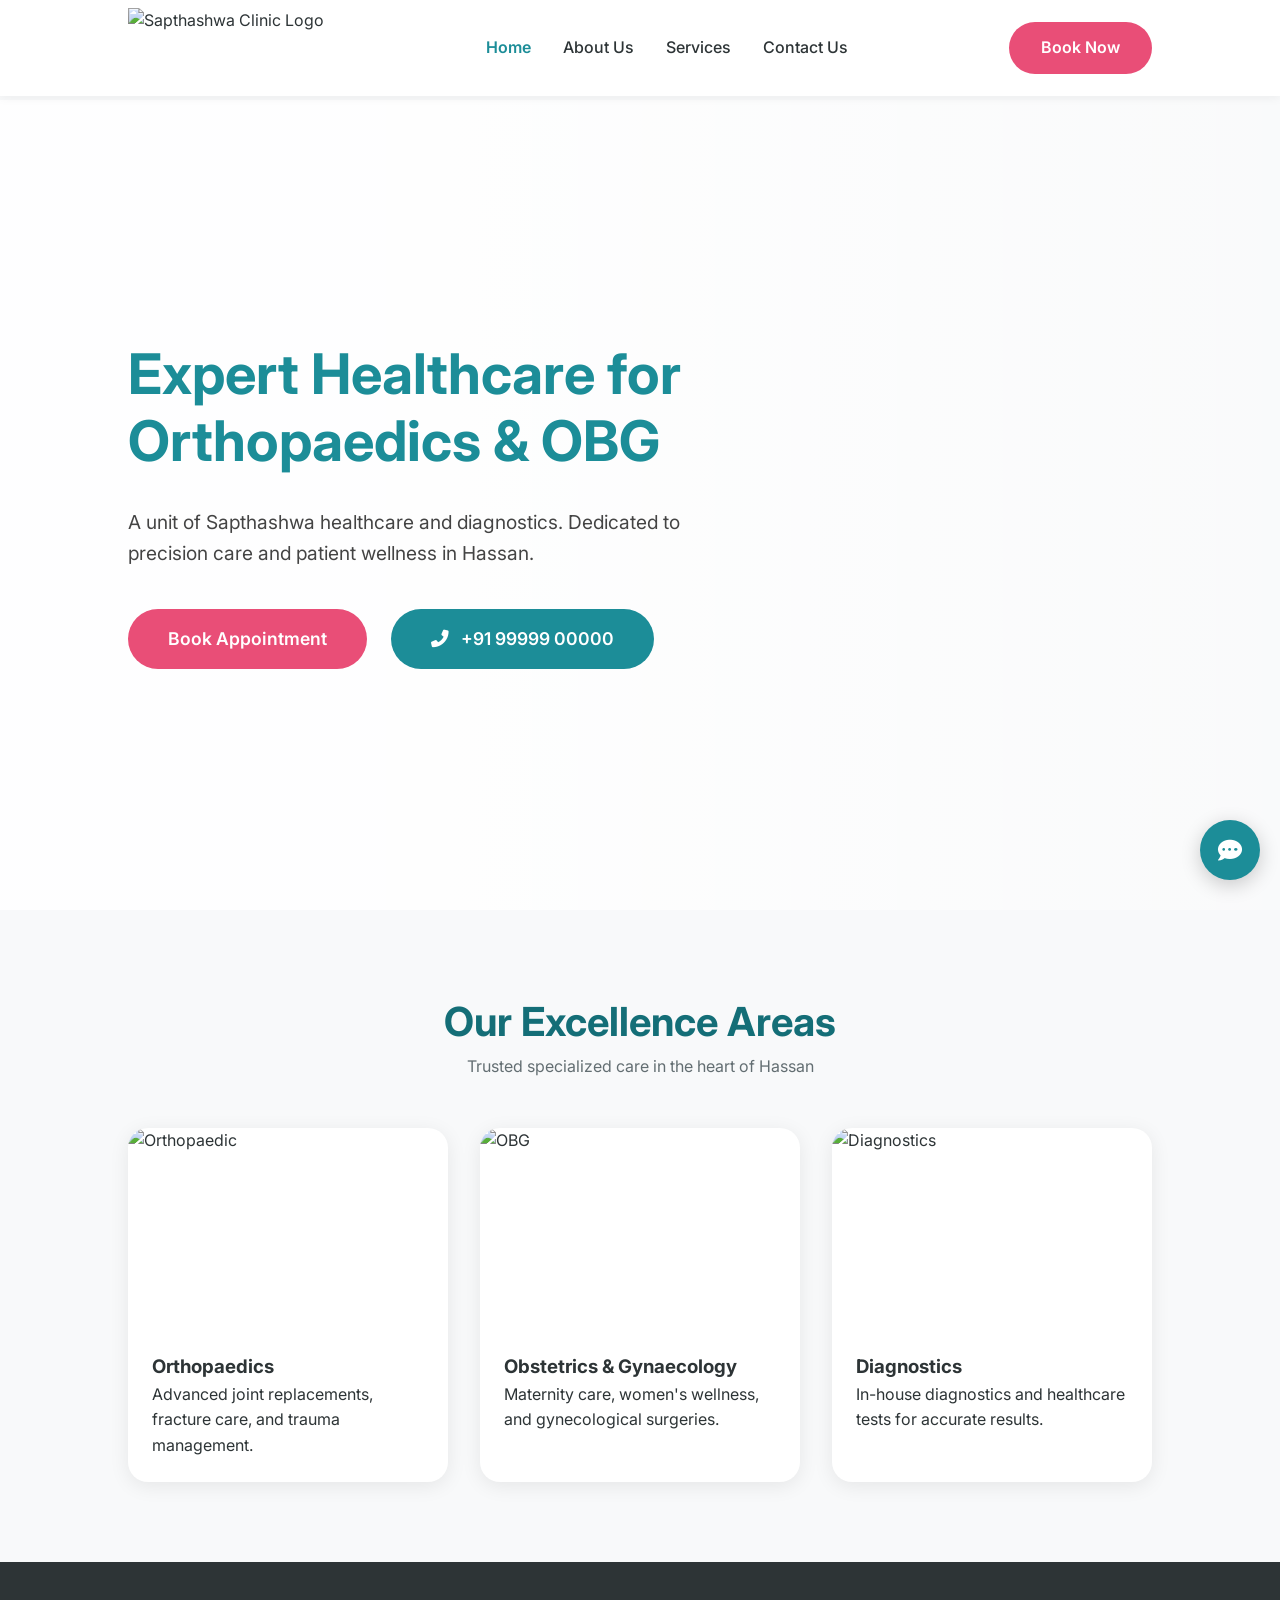
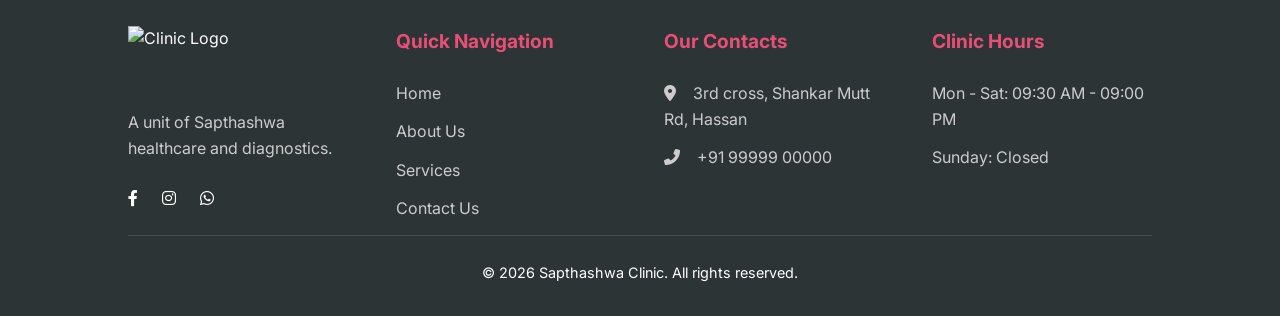
==== index.html @ f2c83adf "Add files via upload" ====
<!DOCTYPE html>
<html lang="en">
<head>
    <meta charset="UTF-8">
    <meta name="viewport" content="width=device-width, initial-scale=1.0">
    <title>Sapthashwa OBG & Orthopaedic Clinic - Home</title>
    <link rel="stylesheet" href="style.css">
    <link rel="stylesheet" href="https://cdnjs.cloudflare.com/ajax/libs/font-awesome/6.0.0/css/all.min.css">
    <link href="https://fonts.googleapis.com/css2?family=Inter:wght@400;500;600;700&display=swap" rel="stylesheet">
</head>
<body>

    <!-- Navbar -->
    <nav class="navbar">
        <div class="logo">
            <img src="images/clinic_logo.jpeg" alt="Sapthashwa Clinic Logo">
        </div>
        <input type="checkbox" id="nav-toggle" class="nav-toggle-check">
        <label for="nav-toggle" class="nav-overlay"></label>
        <label for="nav-toggle" class="menu-toggle" aria-label="Toggle navigation">
            <span class="bar"></span>
            <span class="bar"></span>
            <span class="bar"></span>
        </label>
        <ul class="nav-links">
            <li><a href="index.html" class="active">Home</a></li>
            <li><a href="about.html">About Us</a></li>
            <li><a href="services.html">Services</a></li>
            <li><a href="contact.html">Contact Us</a></li>
            <li class="mobile-only"><a href="appointment.html" class="btn">Book Now</a></li>
        </ul>
        <a href="appointment.html" class="btn desktop-only">Book Now</a>
    </nav>

    <!-- Hero Section -->
    <header class="hero">
        <div class="hero-slider">
            <img src="images/hero.png" alt="Clinic Interior">
            <img src="images/ortho.png" alt="Orthopedic Care">
            <img src="images/obstetrics%20and%20gynacology.png" alt="OBG Consultation">
        </div>
        <div class="hero-overlay"></div>
        
        <div class="hero-content">
            <h1>Expert Healthcare for Orthopaedics & OBG</h1>
            <p style="font-size: 1.2rem; margin-bottom: 2.5rem; color: #444;">A unit of Sapthashwa healthcare and diagnostics. Dedicated to precision care and patient wellness in Hassan.</p>
            
            <div class="hero-btns">
                <a href="appointment.html" class="btn" style="font-size: 1.1rem; padding: 1rem 2.5rem;">Book Appointment</a>
                <a href="tel:+91 99999 00000" class="btn" style="background: var(--primary-color); font-size: 1.1rem; padding: 1rem 2.5rem;">
                    <i class="fas fa-phone-alt" style="margin-right: 0.5rem;"></i> +91 99999 00000
                </a>
            </div>
        </div>
    </header>

    <!-- Services Preview -->
    <section class="services-section">
        <h2 style="font-size: 2.5rem; color: var(--primary-dark);">Our Excellence Areas</h2>
        <p style="color: var(--light-text); margin-bottom: 3rem;">Trusted specialized care in the heart of Hassan</p>
        <div class="services-grid">
            <div class="service-card" onclick="location.href='services.html'">
                <img src="images/ortho.png" class="service-img" alt="Orthopaedic">
                <div class="service-content">
                    <h3>Orthopaedics</h3>
                    <p>Advanced joint replacements, fracture care, and trauma management.</p>
                    <div class="service-details">
                        <p>Led by Dr. Naveen Kempe Gowda, providing state-of-the-art orthopaedic solutions.</p>
                    </div>
                </div>
            </div>
            <div class="service-card" onclick="location.href='services.html'">
                <img src="images/obstetrics%20and%20gynacology.png" class="service-img" alt="OBG">
                <div class="service-content">
                    <h3>Obstetrics & Gynaecology</h3>
                    <p>Maternity care, women's wellness, and gynecological surgeries.</p>
                    <div class="service-details">
                        <p>Comprehensive care for every stage of a woman's life journey.</p>
                    </div>
                </div>
            </div>
            <div class="service-card" onclick="location.href='services.html'">
                <img src="images/diagnostics.jpg" class="service-img" alt="Diagnostics">
                <div class="service-content">
                    <h3>Diagnostics</h3>
                    <p>In-house diagnostics and healthcare tests for accurate results.</p>
                    <div class="service-details">
                        <p>Qualified lab services integrated within the clinic premises.</p>
                    </div>
                </div>
            </div>
        </div>
    </section>

    <!-- Chatbot Widget (Pure CSS) -->
    <div class="chatbot-container">
        <input type="checkbox" id="chat-toggle-check">
        <label for="chat-toggle-check" class="chat-label">
            <i class="fas fa-comment-dots"></i>
        </label>
        
        <div class="chat-window">
            <div class="chat-header">
                <span>Clinic Assistant</span>
                <label for="chat-toggle-check"><i class="fas fa-times" style="cursor: pointer;"></i></label>
            </div>
            <div class="chat-messages">
                <div class="message bot-msg">Hello! Welcome to Sapthashwa Clinic. How can I help you today?</div>
                <div class="message bot-msg">I can answer doubts about:
                    <ul style="margin-left: 1rem; margin-top: 0.5rem;">
                        <li>Clinic Timings</li>
                        <li>Available Doctors</li>
                        <li>Booking Process</li>
                    </ul>
                </div>
            </div>
            <div class="chat-input" style="background: #f9f9f9;">
                <p style="font-size: 0.8rem; color: #999;">Design Mockup: Functional chat requires JavaScript.</p>
            </div>
        </div>
    </div>

    <!-- Footer -->
    <footer>
        <div class="footer-grid">
            <div class="footer-col" style="text-align: left;">
                <img src="images/clinic_logo.jpeg" alt="Clinic Logo" style="height: 60px; margin-bottom: 1.5rem;">
                <p>A unit of Sapthashwa healthcare and diagnostics.</p>
                <div style="margin-top: 1.5rem; display: flex; gap: 1.5rem;">
                    <a href="#" style="color: white;"><i class="fab fa-facebook-f"></i></a>
                    <a href="#" style="color: white;"><i class="fab fa-instagram"></i></a>
                    <a href="https://wa.me/919999900000" style="color: white;"><i class="fab fa-whatsapp"></i></a>
                </div>
            </div>
            <div class="footer-col">
                <h4>Quick Navigation</h4>
                <ul style="list-style: none; padding: 0;">
                    <li><a href="index.html" style="color: #ccc; text-decoration: none;">Home</a></li>
                    <li><a href="about.html" style="color: #ccc; text-decoration: none;">About Us</a></li>
                    <li><a href="services.html" style="color: #ccc; text-decoration: none;">Services</a></li>
                    <li><a href="contact.html" style="color: #ccc; text-decoration: none;">Contact Us</a></li>
                </ul>
            </div>
            <div class="footer-col">
                <h4>Our Contacts</h4>
                <p style="color: #ccc;"><i class="fas fa-map-marker-alt" style="margin-right: 0.8rem;"></i> 3rd cross, Shankar Mutt Rd, Hassan</p>
                <p style="color: #ccc;"><i class="fas fa-phone-alt" style="margin-right: 0.8rem;"></i> +91 99999 00000</p>
            </div>
            <div class="footer-col">
                <h4>Clinic Hours</h4>
                <p style="color: #ccc;">Mon - Sat: 09:30 AM - 09:00 PM</p>
                <p style="color: #ccc;">Sunday: Closed</p>
            </div>
        </div>
        <div class="footer-bottom">
            <p>&copy; 2026 Sapthashwa Clinic. All rights reserved.</p>
        </div>
    </footer>

</body>
</html>
---- style.css ----
:root {
    --primary-color: #1c8d98;
    --primary-dark: #146e77;
    --secondary-color: #e94e77;
    --secondary-dark: #c82e56;
    --text-color: #2d3436;
    --light-text: #636e72;
    --bg-color: #f8f9fa;
    --white: #ffffff;
    --shadow: 0 4px 20px rgba(0, 0, 0, 0.08);
    --glass-bg: rgba(255, 255, 255, 0.9);
}

* {
    margin: 0;
    padding: 0;
    box-sizing: border-box;
}

body {
    font-family: 'Inter', -apple-system, BlinkMacSystemFont, 'Segoe UI', Roboto, sans-serif;
    color: var(--text-color);
    line-height: 1.6;
    background-color: var(--bg-color);
    padding-top: 100px;
    overflow-x: hidden;
}

/* Make all images scale responsively by default */
img {
    max-width: 100%;
    height: auto;
    display: block;
}

/* Utility classes to replace inline fixed sizes */
.hero-title {
    color: var(--primary-color);
    font-size: 3rem;
    margin-bottom: 1.5rem;
}

.doctor-photo {
    width: 100%;
    max-width: 300px;
    height: auto;
    border-radius: 50%;
    object-fit: cover;
    border: 8px solid var(--white);
    box-shadow: var(--shadow);
}

.doctor-name {
    color: var(--primary-color);
    font-size: 2.2rem;
    font-weight: 700;
    margin-bottom: 0.2rem;
}

/* Navbar */
.navbar {
    display: flex;
    justify-content: space-between;
    align-items: center;
    padding: 0.5rem 10%;
    background: var(--white);
    position: fixed;
    top: 0;
    left: 0;
    width: 100%;
    z-index: 1000;
    box-shadow: 0 2px 10px rgba(0,0,0,0.05);
}

.logo img {
    height: 80px;
    width: auto;
    object-fit: contain;
}
/* keep logo as inline element so navbar alignment remains consistent */
.logo img {
    display: inline-block;
    vertical-align: middle;
}

.nav-links {
    display: flex;
    gap: 2rem;
    list-style: none;
}

.nav-links a {
    text-decoration: none;
    color: var(--text-color);
    font-weight: 500;
    transition: color 0.3s;
}

.nav-links a:hover {
    color: var(--primary-color);
}

.nav-links a.active {
    color: var(--primary-color);
    font-weight: 600;
}

/* Hero Section */
.hero {
    position: relative;
    height: 90vh;
    display: flex;
    align-items: center;
    padding: 0 10%;
    overflow: hidden;
}

.hero-slider {
    position: absolute;
    top: 0;
    left: 0;
    width: 100%;
    height: 100%;
    z-index: -1;
}

/* Pure CSS Hero Slider */
.hero-slider img {
    position: absolute;
    width: 100%;
    height: 100%;
    object-fit: cover;
    opacity: 0;
    animation: cssSlider 12s infinite;
}

.hero-slider img:nth-child(1) { animation-delay: 0s; }
.hero-slider img:nth-child(2) { animation-delay: 4s; }
.hero-slider img:nth-child(3) { animation-delay: 8s; }

@keyframes cssSlider {
    0% { opacity: 0; }
    8% { opacity: 1; }
    33% { opacity: 1; }
    41% { opacity: 0; }
    100% { opacity: 0; }
}

.hero-overlay {
    position: absolute;
    top: 0;
    left: 0;
    width: 100%;
    height: 100%;
    background: linear-gradient(90deg, rgba(255,255,255,0.9) 30%, rgba(255,255,255,0.2) 100%);
    z-index: 0;
}

.hero-content {
    position: relative;
    z-index: 1;
    max-width: 600px;
}

.hero-content h1 {
    font-size: 3.5rem;
    color: var(--primary-color);
    margin-bottom: 2rem;
    line-height: 1.2;
}

.hero-btns {
    display: flex;
    gap: 1.5rem;
}

/* Removed Appointment Modal Logic as it's now a separate page */

.form-group {
    margin-bottom: 1rem;
}

.form-group label {
    display: block;
    margin-bottom: 0.3rem;
    font-weight: 500;
}

.form-group input, .form-group select {
    width: 100%;
    padding: 0.8rem;
    border: 1px solid #ddd;
    border-radius: 8px;
    outline: none;
    transition: border-color 0.3s;
}

.form-group input:focus {
    border-color: var(--primary-color);
}

.btn {
    display: inline-block;
    padding: 0.8rem 2rem;
    background: var(--secondary-color);
    color: var(--white);
    text-decoration: none;
    border-radius: 50px;
    font-weight: 600;
    transition: all 0.3s;
    border: none;
    cursor: pointer;
}

.btn:hover {
    background: var(--secondary-dark);
    transform: translateY(-2px);
    box-shadow: 0 5px 15px rgba(233, 78, 119, 0.3);
}

/* Service Cards */
.services-section {
    padding: 5rem 10%;
    text-align: center;
}

.services-grid {
    display: grid;
    grid-template-columns: repeat(auto-fit, minmax(300px, 1fr));
    gap: 2rem;
    margin-top: 3rem;
}

.service-card {
    background: var(--white);
    padding: 0;
    border-radius: 20px;
    box-shadow: var(--shadow);
    transition: all 0.5s ease;
    cursor: pointer;
    text-align: left;
    overflow: hidden;
    position: relative;
}

.service-img {
    width: 100%;
    height: 200px;
    object-fit: cover;
}

.service-content {
    padding: 1.5rem;
}

.service-details {
    max-height: 0;
    opacity: 0;
    overflow: hidden;
    transition: all 0.5s ease;
}

.service-card:hover .service-details {
    max-height: 200px;
    opacity: 1;
    margin-top: 1rem;
}

.service-card:hover {
    transform: translateY(-10px);
    box-shadow: 0 15px 30px rgba(0, 0, 0, 0.12);
}

.service-icon {
    width: 60px;
    height: 60px;
    background: rgba(28, 141, 152, 0.1);
    border-radius: 12px;
    display: flex;
    align-items: center;
    justify-content: center;
    margin-bottom: 1.5rem;
    color: var(--primary-color);
    font-size: 1.5rem;
}

/* About Section */
.about-page {
    padding: 5rem 10%;
}

.about-hero {
    display: grid;
    grid-template-columns: 1fr 1fr;
    gap: 4rem;
    align-items: center;
}

.about-image img {
    width: 100%;
    border-radius: 30px;
    box-shadow: var(--shadow);
}

.mission-vision {
    display: grid;
    grid-template-columns: 1fr 1fr;
    gap: 2rem;
    margin-top: 4rem;
}

.mv-card {
    background: var(--white);
    padding: 2.5rem;
    border-radius: 20px;
    border-left: 5px solid var(--primary-color);
    transition: all 0.5s cubic-bezier(0.4, 0, 0.2, 1);
}

.mv-card:hover {
    transform: scale(1.05);
    background: var(--primary-color);
    color: var(--white);
}

.mv-card:hover i {
    color: var(--white);
}

.mv-card i {
    font-size: 2rem;
    margin-bottom: 1rem;
    color: var(--primary-color);
    transition: color 0.3s;
}

/* Chatbot */
.chatbot-container {
    position: fixed;
    bottom: 20px;
    right: 20px;
    z-index: 2000;
}

/* Pure CSS Chatbot Toggle */
#chat-toggle-check {
    display: none;
}

.chat-label {
    width: 60px;
    height: 60px;
    background: var(--primary-color);
    color: var(--white);
    border-radius: 50%;
    display: flex;
    align-items: center;
    justify-content: center;
    font-size: 1.5rem;
    cursor: pointer;
    box-shadow: 0 5px 20px rgba(0,0,0,0.2);
    transition: transform 0.3s;
}

.chat-label:hover {
    transform: scale(1.1);
}

.chat-window {
    position: absolute;
    bottom: 80px;
    right: 0;
    width: 350px;
    height: 450px;
    background: var(--white);
    border-radius: 20px;
    box-shadow: var(--shadow);
    display: none; /* Default hidden */
    flex-direction: column;
    overflow: hidden;
    animation: slideUp 0.3s ease-out;
}

@keyframes slideUp {
    from { transform: translateY(20px); opacity: 0; }
    to { transform: translateY(0); opacity: 1; }
}

#chat-toggle-check:checked ~ .chat-window {
    display: flex;
}

.chat-header {
    background: var(--primary-color);
    color: var(--white);
    padding: 1rem;
    display: flex;
    justify-content: space-between;
    align-items: center;
}

.chat-messages {
    flex: 1;
    padding: 1rem;
    overflow-y: auto;
    background: #f0f2f5;
}

.message {
    margin-bottom: 1rem;
    padding: 0.8rem;
    border-radius: 12px;
    max-width: 80%;
}

.bot-msg {
    background: var(--white);
    align-self: flex-start;
}

.user-msg {
    background: var(--primary-color);
    color: var(--white);
    align-self: flex-end;
    margin-left: auto;
}

.chat-input {
    padding: 1rem;
    display: flex;
    gap: 0.5rem;
    border-top: 1px solid #eee;
}

.chat-input input {
    flex: 1;
    padding: 0.5rem;
    border: 1px solid #ddd;
    border-radius: 5px;
}

/* Footer */
footer {
    background: #2d3436;
    color: var(--white);
    padding: 4rem 10% 2rem;
}

.footer-grid {
    display: grid;
    grid-template-columns: repeat(auto-fit, minmax(200px, 1fr));
    gap: 3rem;
    align-items: start;
    text-align: left;
}

.footer-col h4 {
    color: var(--secondary-color);
    margin-bottom: 1.5rem;
    font-size: 1.2rem;
}

.footer-col p {
    color: #ccc;
    margin-bottom: 0.8rem;
}

.footer-col li {
    margin-bottom: 0.8rem;
}

.footer-bottom {
    text-align: center;
    padding-top: 25px;
    border-top: 1px solid rgba(255,255,255,0.1);
    font-size: 0.9rem;
}

/* Navigation desktop/mobile classes */
.desktop-only {
    display: inline-block;
}
.mobile-only {
    display: none;
}

.nav-toggle-check {
    display: none;
}

.nav-overlay {
    position: fixed;
    top: 80px;
    left: 0;
    width: 100vw;
    height: calc(100vh - 80px);
    background: rgba(0, 0, 0, 0.4);
    backdrop-filter: blur(4px);
    z-index: 998;
    cursor: pointer;
    opacity: 0;
    visibility: hidden;
    transition: opacity 0.3s ease, visibility 0.3s ease;
    pointer-events: none;
}

.menu-toggle {
    display: none;
    flex-direction: column;
    justify-content: space-between;
    width: 28px;
    height: 20px;
    background: transparent;
    border: none;
    cursor: pointer;
    padding: 0;
    z-index: 1005;
}

.menu-toggle .bar {
    height: 3px;
    width: 100%;
    background-color: var(--text-color);
    border-radius: 4px;
    transition: all 0.3s cubic-bezier(0.25, 0.8, 0.25, 1);
}

/* Form Layout Classes */
.form-row {
    display: grid;
    gap: 2rem;
    margin-top: 1.5rem;
}
.form-row-2 {
    grid-template-columns: 1fr 1fr;
}
.form-row-3 {
    grid-template-columns: 1fr 1fr 1fr;
}

/* Contact Layout Classes */
.contact-grid {
    grid-template-columns: 1fr 1.5fr;
}

/* Doctor Details Info Box with Hover Effect */
.doctor-details-box {
    margin: 1.5rem 0;
    display: inline-flex;
    flex-direction: column;
    align-items: flex-start;
    text-align: left;
    gap: 0.8rem;
    background: rgba(28, 141, 152, 0.04);
    padding: 1.25rem 2rem;
    border-radius: 16px;
    border-left: 4px solid var(--primary-color);
    transition: all 0.3s cubic-bezier(0.4, 0, 0.2, 1);
}

.doctor-details-box:hover {
    transform: translateY(-3px);
    box-shadow: 0 10px 25px rgba(28, 141, 152, 0.08);
    background: rgba(28, 141, 152, 0.07);
    border-left-color: var(--secondary-color);
}

/* Doctor profile layout moved from inline styles */
.doctor-profile {
    margin-top: 5rem;
    text-align: center;
}

.doctor-heading {
    margin-bottom: 3rem;
}

.doctor-profile-inner {
    display: flex;
    flex-direction: column;
    align-items: center;
    gap: 2rem;
}

.doctor-info {
    max-width: 800px;
}

/* Responsive */
@media (max-width: 768px) {
    .desktop-only {
        display: none !important;
    }
    .mobile-only {
        display: block !important;
    }
    
    .menu-toggle {
        display: flex;
    }
    
    .navbar {
        padding: 1rem 5%;
        height: 80px;
    }

    /* Ensure navbar items stay aligned on small screens */
    .navbar {
        align-items: center;
    }

    .logo {
        display: flex;
        align-items: center;
        gap: 0.5rem;
    }

    /* push hamburger to the right for consistent alignment */
    .menu-toggle {
        margin-left: auto;
        display: flex;
        align-items: center;
    }
    
    body {
        padding-top: 80px !important;
    }
    
    .logo img {
        height: 50px;
    }
    
    .nav-links {
        position: fixed;
        top: 80px;
        right: -100%;
        width: 80%;
        max-width: 320px;
        height: calc(100vh - 80px);
        background: var(--white);
        box-shadow: -5px 0 15px rgba(0,0,0,0.05);
        flex-direction: column;
        align-items: center;
        justify-content: flex-start;
        padding: 3rem 2rem;
        gap: 2rem;
        transition: right 0.4s cubic-bezier(0.25, 0.8, 0.25, 1);
        z-index: 999;
    }
    
    /* Toggle Checkbox selectors for Mobile Nav Menu */
    .nav-toggle-check:checked ~ .nav-links {
        right: 0;
    }
    
    .nav-toggle-check:checked ~ .nav-overlay {
        opacity: 1;
        visibility: visible;
        pointer-events: auto;
    }
    
    /* Hamburger to X animation */
    .nav-toggle-check:checked ~ .menu-toggle .bar:nth-child(1) {
        transform: translateY(8px) rotate(45deg);
    }
    
    .nav-toggle-check:checked ~ .menu-toggle .bar:nth-child(2) {
        opacity: 0;
        transform: translateX(-10px);
    }
    
    .nav-toggle-check:checked ~ .menu-toggle .bar:nth-child(3) {
        transform: translateY(-9px) rotate(-45deg);
    }
    
    .nav-links li {
        width: 100%;
        text-align: center;
    }
    
    .nav-links a {
        display: block;
        font-size: 1.2rem;
        padding: 0.5rem 0;
    }
    
    .nav-links .mobile-only .btn {
        margin-top: 1rem;
        display: inline-block;
        width: 100%;
        text-align: center;
    }

    /* Hero Section Stacking for Mobile */
    .hero {
        display: flex;
        flex-direction: column;
        height: auto;
        min-height: auto;
        padding: 0;
        background: var(--bg-color);
        overflow: visible;
    }
    
    .hero-slider {
        position: relative;
        width: 100%;
        height: 300px;
        order: 1;
        z-index: 1;
    }
    
    .hero-slider img {
        position: absolute;
        width: 100%;
        height: 100%;
        object-fit: cover;
    }
    
    .hero-overlay {
        display: none;
    }
    
    .hero-content {
        order: 2;
        padding: 3rem 5% 4rem;
        max-width: 100%;
        text-align: center;
    }
    
    .hero-content h1 {
        font-size: 2.2rem;
        margin-bottom: 1.5rem;
        line-height: 1.3;
    }
    
    .hero-content p {
        font-size: 1.1rem !important;
        margin-bottom: 2rem !important;
    }

    .hero-btns {
        justify-content: center;
    }

    .hero-btns .btn {
        font-size: 1rem !important;
        padding: 0.8rem 1.5rem !important;
    }

    /* About Section */
    .about-page {
        padding: 3rem 5%;
    }
    
    .about-hero {
        grid-template-columns: 1fr;
        gap: 2rem;
    }
    
    .mission-vision {
        grid-template-columns: 1fr;
        gap: 1.5rem;
        margin-top: 2rem;
    }

    .mv-card {
        padding: 1.8rem;
    }

    .doctor-profile {
        margin-top: 3rem !important;
    }

    .doctor-profile h2 {
        margin-bottom: 2rem !important;
        font-size: 1.8rem;
    }

    .doctor-profile img {
        width: 220px !important;
        height: 220px !important;
    }

    .doctor-details-box {
        display: flex;
        padding: 1rem 1.25rem;
        width: 100%;
    }

    /* Services Section */
    .services-section {
        padding: 3rem 5%;
    }

    .services-grid {
        grid-template-columns: repeat(auto-fit, minmax(280px, 1fr));
        gap: 1.5rem;
        margin-top: 2rem;
    }

    /* Form Rows */
    .form-row-2, .form-row-3 {
        grid-template-columns: 1fr;
        gap: 1.2rem;
    }

    .appointment-card {
        padding: 1.5rem !important;
        border-radius: 20px !important;
    }

    .appointment-card h1 {
        font-size: 1.8rem;
        margin-bottom: 0.5rem !important;
    }

    .appointment-card p {
        margin-bottom: 2rem !important;
    }

    /* Contact Grid */
    .contact-grid {
        grid-template-columns: 1fr;
        gap: 2rem;
    }

    .map-container {
        height: 300px !important;
    }

    /* Footer */
    footer {
        padding: 3rem 5% 1.5rem;
    }

    .footer-grid {
        grid-template-columns: 1fr;
        gap: 2rem;
    }

    /* Center footer content on mobile for better alignment */
    footer, .footer-grid, .footer-col {
        text-align: center;
    }

    .footer-col img {
        margin: 0 auto 1rem;
        height: 60px;
    }
}

@media (max-width: 576px) {
    .hero-btns {
        flex-direction: column;
        gap: 1rem;
        align-items: center;
    }

    .hero-btns .btn {
        width: 100%;
        max-width: 320px;
        text-align: center;
    }
}

@media (max-width: 480px) {
    .hero-content h1 {
        font-size: 1.8rem;
    }

    /* Chatbot window width on extra small devices */
    .chat-window {
        width: calc(100vw - 40px);
        height: 400px;
    }
}
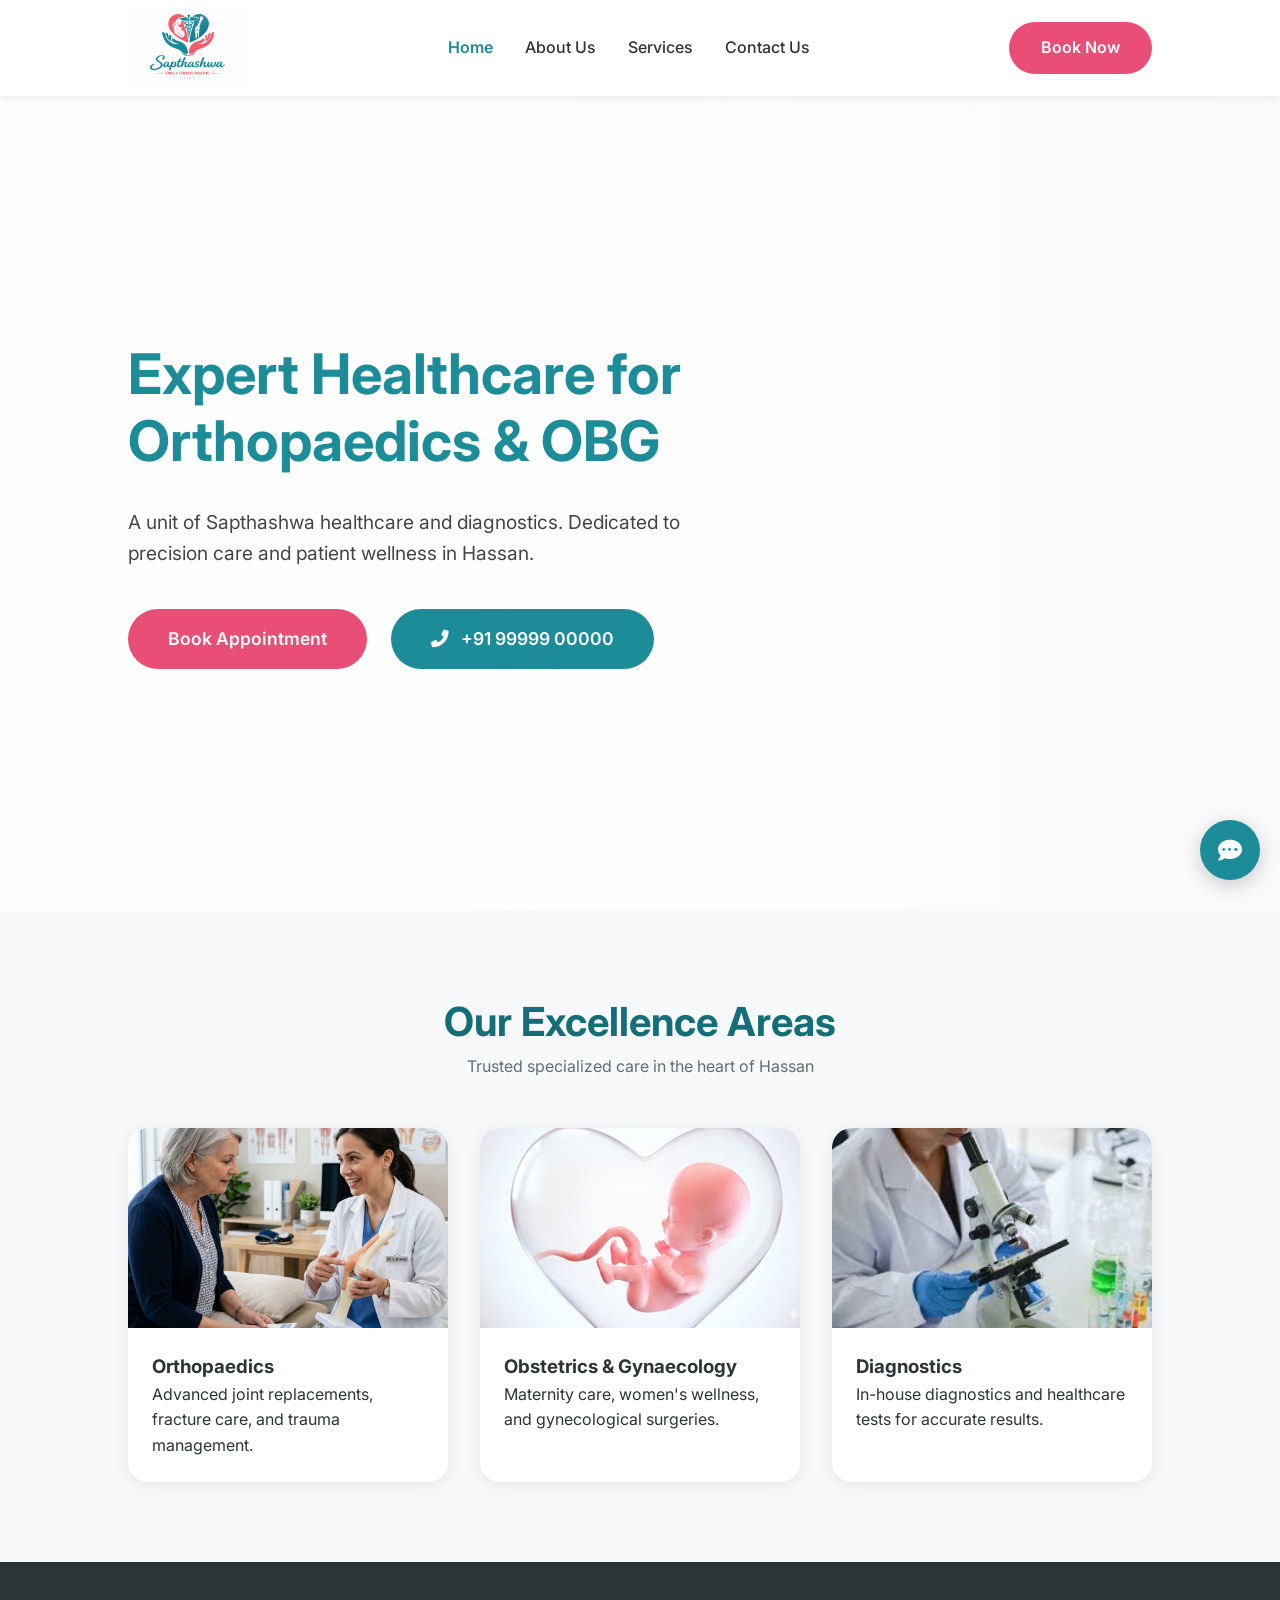
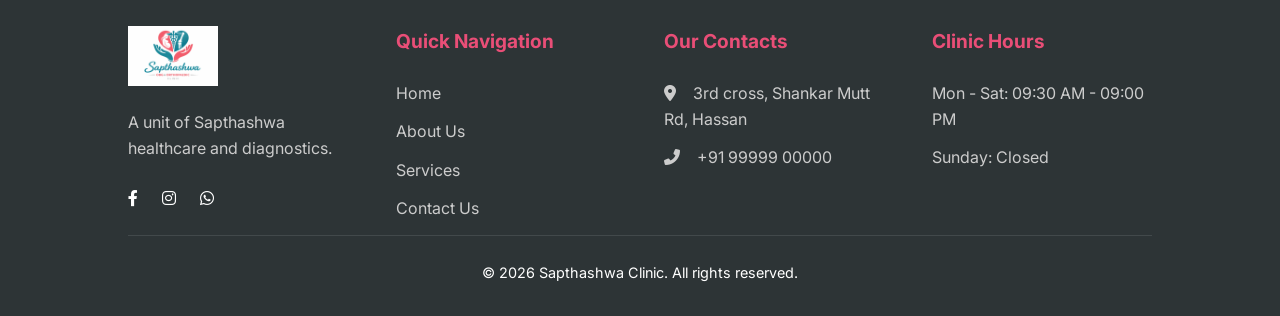
==== commit 5bb7cd20: "Update image paths in index.html" ====
--- a/index.html
+++ b/index.html
@@ -13,7 +13,7 @@
     <!-- Navbar -->
     <nav class="navbar">
         <div class="logo">
-            <img src="images/clinic_logo.jpeg" alt="Sapthashwa Clinic Logo">
+            <img src="clinic_logo.jpeg" alt="Sapthashwa Clinic Logo">
         </div>
         <input type="checkbox" id="nav-toggle" class="nav-toggle-check">
         <label for="nav-toggle" class="nav-overlay"></label>
@@ -35,9 +35,9 @@
     <!-- Hero Section -->
     <header class="hero">
         <div class="hero-slider">
-            <img src="images/hero.png" alt="Clinic Interior">
-            <img src="images/ortho.png" alt="Orthopedic Care">
-            <img src="images/obstetrics%20and%20gynacology.png" alt="OBG Consultation">
+            <img src="hero.png" alt="Clinic Interior">
+            <img src="ortho.png" alt="Orthopedic Care">
+            <img src="obstetrics%20and%20gynacology.png" alt="OBG Consultation">
         </div>
         <div class="hero-overlay"></div>
         
@@ -60,7 +60,7 @@
         <p style="color: var(--light-text); margin-bottom: 3rem;">Trusted specialized care in the heart of Hassan</p>
         <div class="services-grid">
             <div class="service-card" onclick="location.href='services.html'">
-                <img src="images/ortho.png" class="service-img" alt="Orthopaedic">
+                <img src="ortho.png" class="service-img" alt="Orthopaedic">
                 <div class="service-content">
                     <h3>Orthopaedics</h3>
                     <p>Advanced joint replacements, fracture care, and trauma management.</p>
@@ -70,7 +70,7 @@
                 </div>
             </div>
             <div class="service-card" onclick="location.href='services.html'">
-                <img src="images/obstetrics%20and%20gynacology.png" class="service-img" alt="OBG">
+                <img src="obstetrics%20and%20gynacology.png" class="service-img" alt="OBG">
                 <div class="service-content">
                     <h3>Obstetrics & Gynaecology</h3>
                     <p>Maternity care, women's wellness, and gynecological surgeries.</p>
@@ -80,7 +80,7 @@
                 </div>
             </div>
             <div class="service-card" onclick="location.href='services.html'">
-                <img src="images/diagnostics.jpg" class="service-img" alt="Diagnostics">
+                <img src="diagnostics.jpg" class="service-img" alt="Diagnostics">
                 <div class="service-content">
                     <h3>Diagnostics</h3>
                     <p>In-house diagnostics and healthcare tests for accurate results.</p>
@@ -124,7 +124,7 @@
     <footer>
         <div class="footer-grid">
             <div class="footer-col" style="text-align: left;">
-                <img src="images/clinic_logo.jpeg" alt="Clinic Logo" style="height: 60px; margin-bottom: 1.5rem;">
+                <img src="clinic_logo.jpeg" alt="Clinic Logo" style="height: 60px; margin-bottom: 1.5rem;">
                 <p>A unit of Sapthashwa healthcare and diagnostics.</p>
                 <div style="margin-top: 1.5rem; display: flex; gap: 1.5rem;">
                     <a href="#" style="color: white;"><i class="fab fa-facebook-f"></i></a>
